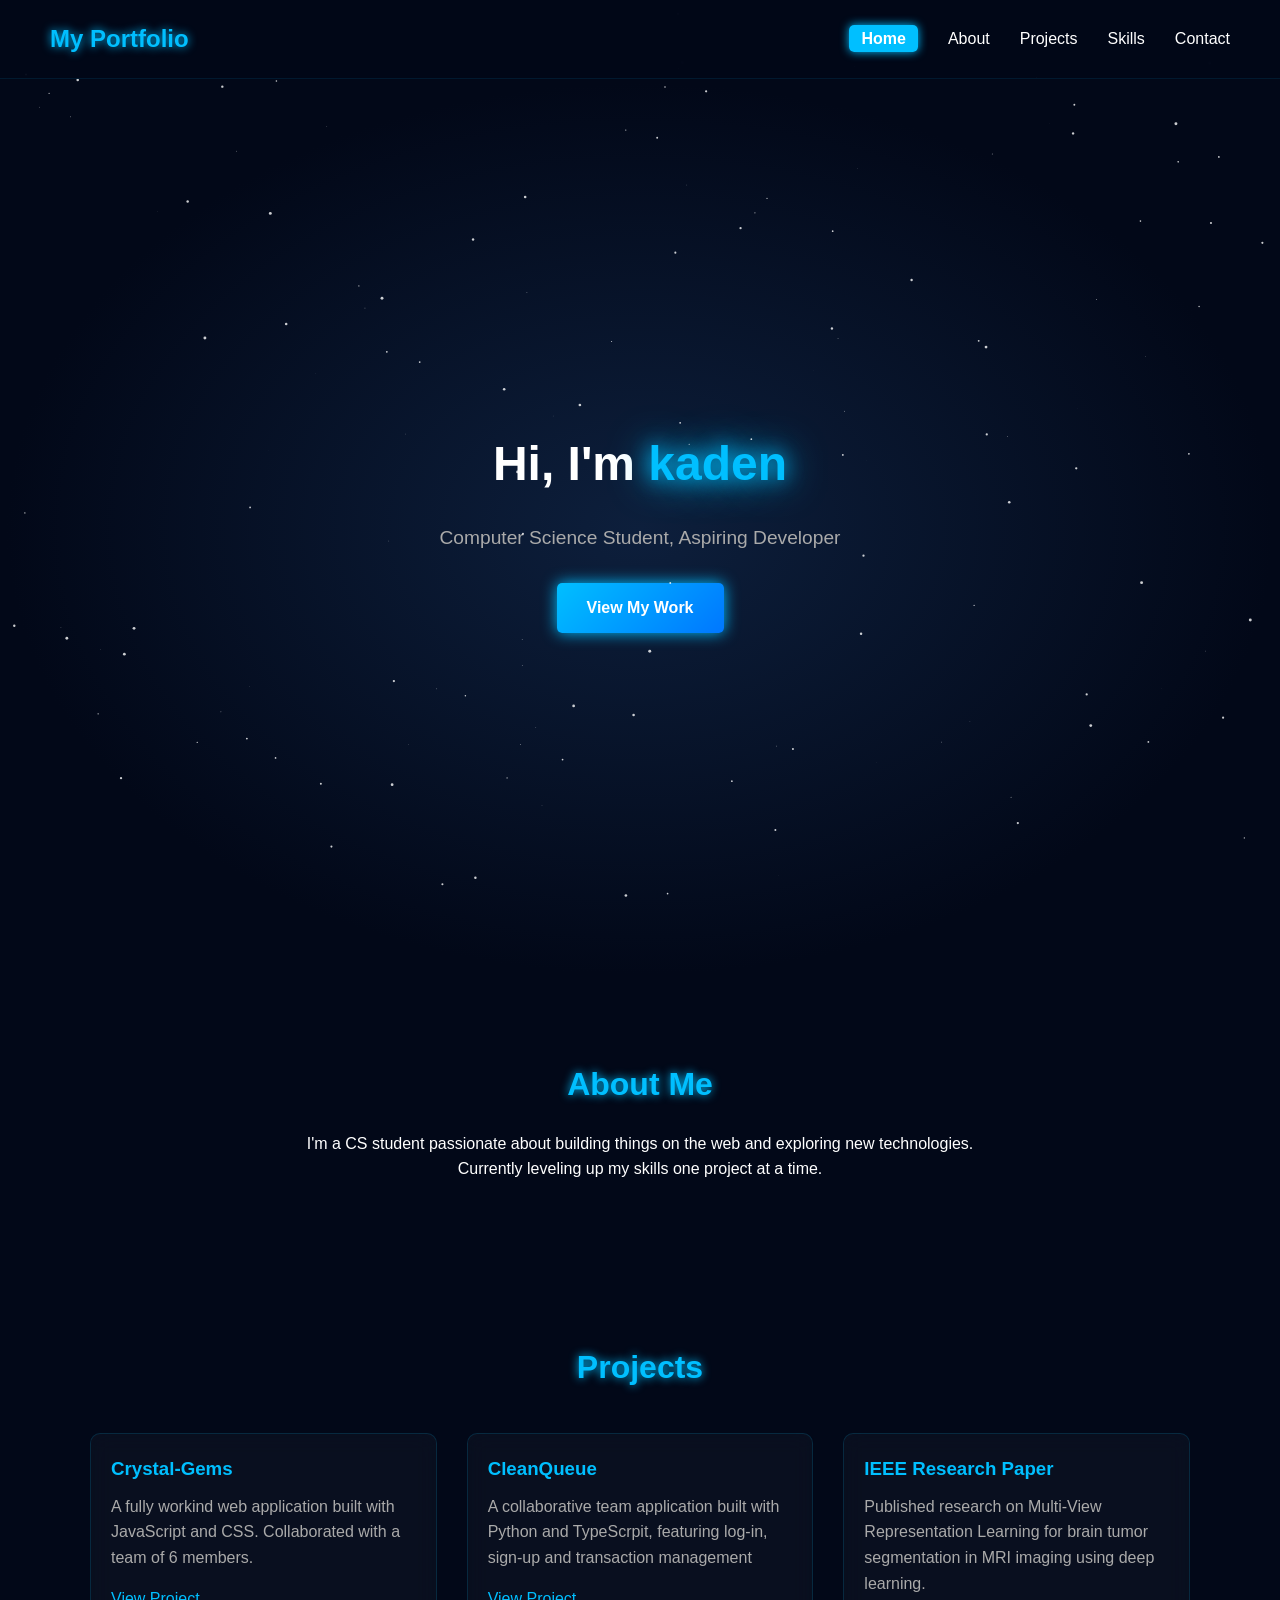
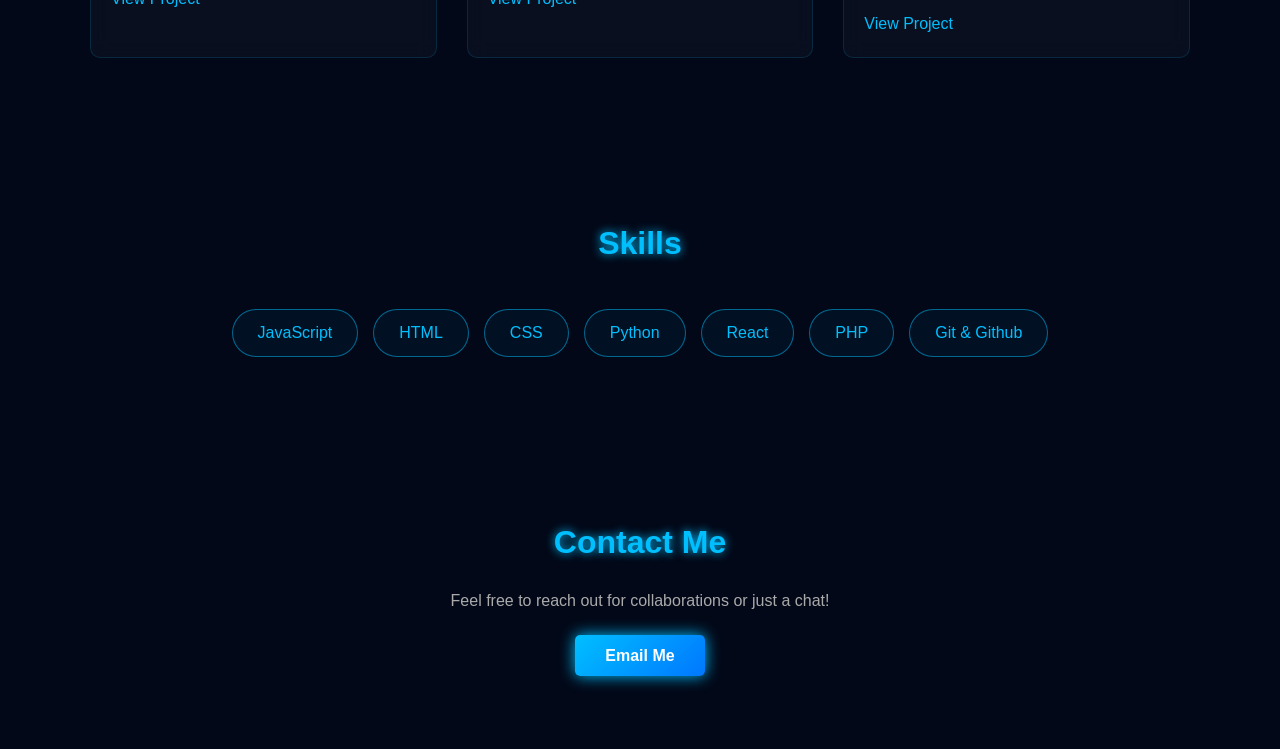
==== index.html @ 77cbe126 "Fix canvas block clicks" ====
<!DOCTYPE html>

<html lang="en">

    <head> 

        <meta charset="UTF-8">

        <meta name="viewport" content="width=device-width, initial-scale=1.0">

        <title>Kade's Portfolio</title>

        <link rel="stylesheet" href="style.css">

    </head>

    <body>

<!-- Navigation Bar -->

        <nav>

            <div class="nav-logo">My Portfolio</div>

            <ul class="nav-links">

                <li><a href="#hero">Home</a></li>

                <li><a href="#about">About</a></li>

                <li><a href="#projects">Projects</a></li>

                <li><a href="#skills">Skills</a></li>

                <li><a href="#contact">Contact</a></li>

            </ul>

        </nav>

<!-- Hero -->

        <section id="hero">

            <h1>Hi, I'm <span class="highlight">kaden</span></h1>

            <p> Computer Science Student, Aspiring Developer</p>

            <a href="#projects" class="btn">View My Work</a>

        </section>

        <!-- About -->

        <section id="about">

            <h2>About Me</h2>

            <p>I'm a CS student passionate about building things on the web and exploring new technologies. Currently leveling up my skills one project at a time.</p>

        </section>

        <!-- Projects -->

        <section id="projects">

            <h2>Projects</h2>

            <div class="projects-grid">

                <div class="card">

                    <h3>Crystal-Gems</h3>

                    <p>A fully workind web application built with JavaScript and CSS. Collaborated with a team of 6 members.</p>

                    <a href="https://github.com/Kades321/Crystal-Gems.git" target="_blank">View Project</a>

                </div>

              <div class="card">

                    <h3>CleanQueue</h3>

                    <p>A collaborative team application built with Python and TypeScrpit, featuring log-in, sign-up and transaction management </p>

                    <a href="https://github.com/SolDevCS/CleanQueue" target="_blank">View Project</a>

                </div>

              <div class="card">

                    <h3>IEEE Research Paper</h3>

                    <p>Published research on Multi-View Representation Learning for brain tumor segmentation in MRI imaging using deep learning.</p>

                    <a href="https://ieeexplore.ieee.org/document/11453982" target="_blank">View Project</a>

                </div>

            </div>

        </section>

        <!-- Skills -->

         <section id="skills">

            <h2>Skills</h2>

            <ul class="skills-list">

                <li>JavaScript</li>

                <li>HTML</li>

                <li>CSS</li>

                <li>Python</li>

                <li>React</li>

                <li>PHP</li>

                <li>Git & Github</li>

            </ul>

        </section>

        <!-- Contact -->

        <section id="contact">

            <h2>Contact Me</h2>

            <p>Feel free to reach out for collaborations or just a chat!</p>

            <a href="mailto: kadenkho@gmail.com" class="btn">Email Me</a>

        </section>

            <script src="script.js"></script>

    </body>

    </html>
---- style.css ----
*{
    margin: 0;
    padding: 0;
    box-sizing: border-box;
}

body {
    font-family: 'Segoe UI', Tahoma, Geneva, Verdana, sans-serif;
    background-color: #020818;
    color: #fff;
    line-height: 1.6;
}

/* Navigation */
nav{ 
    display: flex;
    justify-content: space-between;
    align-items: center;
    padding: 20px 50px;
    position: sticky;
    top: 0;
    backdrop-filter: blur(10px);
    z-index: 1000;
    background: rgba(2, 8, 24, 0.85);
    border-bottom: 1px solid rgba(0, 191, 255, 0.1);
}

.nav-logo {
    font-size: 1.5rem;
    font-weight: bold;
    color: #00bfff;
    text-shadow: 0 0 10px #00bfff;
}

.nav-links {
    list-style: none;
    display: flex;
    gap: 30px;
}

.nav-links a {
    text-decoration: none;
    color: #ffffff;
    font-size: 1rem;
    transition: color 0.3s;
}

.nav-links a:hover {
    color: #00bfff;
    text-shadow: 0 0 8px #00bfff;
}

/* Active nav Link */
.nav-links a.active {
    color:#ffffff;
    font-weight: bold;
    background-color: #00bfff;
    padding: 5px 12px;
    border-radius: 5px;
    box-shadow: 0 0 10px #00bfff;
}

/* Hero Section */
#hero {
    display: flex;
    flex-direction: column;
    justify-content: center;
    align-items: center;
    height: 100vh;
    text-align: center;
    padding: 0 20px;
    background: radial-gradient(ellipse at center, #0d1f3c 0%, #020818 70%);
    position: relative;
    overflow: hidden;
}

#hero h1 {
    font-size: 3rem;
    margin-bottom: 20px;
    animation: fadeInUp 0.8s ease 0s forwards;
}

.highlight {
    color: #00bfff;
    text-shadow: 0 0 20px #00bfff, 0 0 40px #00bfff;
}

#hero p {
    font-size: 1.2rem;
    color: #aaaaaa;
    margin-bottom: 30px;
    animation: fadeInUp 0.8s ease 0.3s forwards;
    opacity: 0;
}

.btn{
    padding: 12px 30px;
   background: linear-gradient(135deg, #00bfff, #0077ff);
    color:#fff;
    text-decoration: none;
    border-radius: 5px;
    font-weight: bold;
    box-shadow: 0 0 15px #00bfff;
    transition: box-shadow 0.3s;
    animation: fadeInUp 0.8s ease 0.6s forwards;
    opacity: 0;
}

.btn:hover {
    box-shadow: 0 0 30px #00bfff;
}

/* About */
#about {
    padding: 80px 50px;
    text-align: center;
    max-width: 800px;
    margin: 0 auto;
}

#about h2 {
    font-size: 2rem;
    margin-bottom: 20px;
    color:#00bfff;
    text-shadow: 0 0 10px #00bfff;
}

/*Projects*/
#projects {
    padding: 80px 50px;
    text-align: center;
}

#projects h2 {
    font-size: 2rem;
    margin-bottom: 40px;
    color:#00bfff;
    text-shadow: 0 0 10px #00bfff;
}

.projects-grid {
    display: grid;
    grid-template-columns: repeat(3, 1fr);
    gap: 30px;
    max-width: 1100px;
    margin: 0 auto;
}

.card{
    background: rgba(255, 255, 255, 0.03);
    backdrop-filter: blur(10px);
    padding: 20px;
    border-radius: 10px;
    text-align: left;
    border: 1px solid rgba(0, 191, 255, 0.15);
    transition: transform 0.3s, box-shadow 0.3s;
}

.card:hover{
    transform: translateY(-8px);
    box-shadow: 0 0 25px rgba(0, 191, 255, 0.3);
}

.card h3 {
    margin-bottom: 10px;
    color:#00bfff
}

.card p {
    color: #aaaaaa;
    margin-bottom: 15px;
}

.card a {
    text-decoration: none;
    color: #00bfff;
}

/* Skills */
#skills {
    padding: 80px 50px;
    text-align: center;
}

#skills h2 {
    font-size: 2rem;
    margin-bottom: 40px;
    color:#00bfff;
    text-shadow:  0 0 10px #00bfff;
}

.skills-list {
    list-style: none;
    display: flex;
    flex-wrap: wrap;
    gap: 15px;
    justify-content: center;
}

.skills-list li {
    background: rgba(0, 191, 255, 0.05);
    padding: 10px 25px;
    border-radius: 25px;
    color: #00bfff;
    font-size: 1rem;
    border: 1px solid rgba(0, 191, 255, 0.5);
    transition: box-shadow 0.3s;
}

.skills-list li:hover{
    box-shadow: 0 0 15px rgba(0, 191, 255, 0.5);
}

/* Contact */
#contact {
    padding: 80px 50px;
    text-align: center;
}

#contact h2 {
    font-size: 2rem;
    margin-bottom: 20px;
    color:#00bfff;
    text-shadow: 0 0 10px #00bfff;
}

#contact p {
    color: #aaaaaa;
    margin-bottom: 30px;
}

/* Animations */
@keyframes fadeInUp {
    from {
        opacity: 0;
        transform: translateY(30px);
    }
    to {
        opacity: 1;
        transform: translateY(0);
    }
}
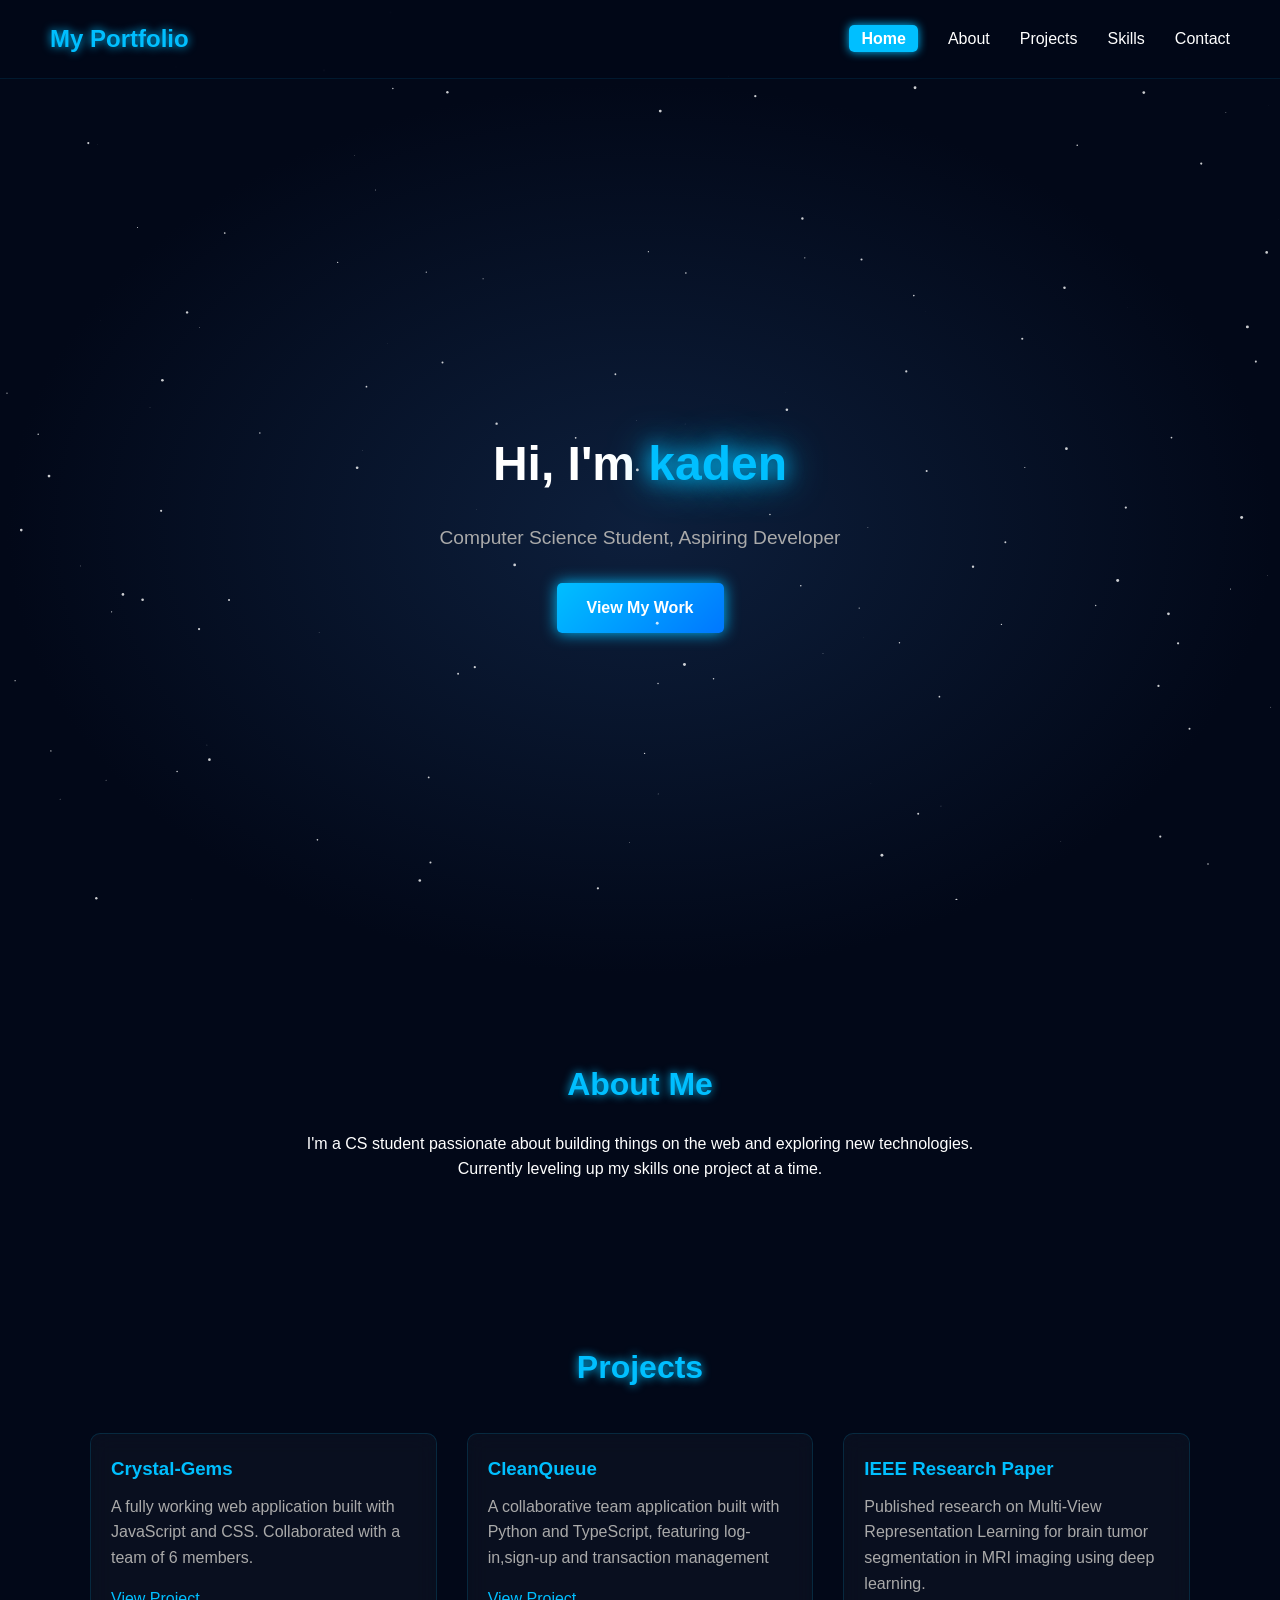
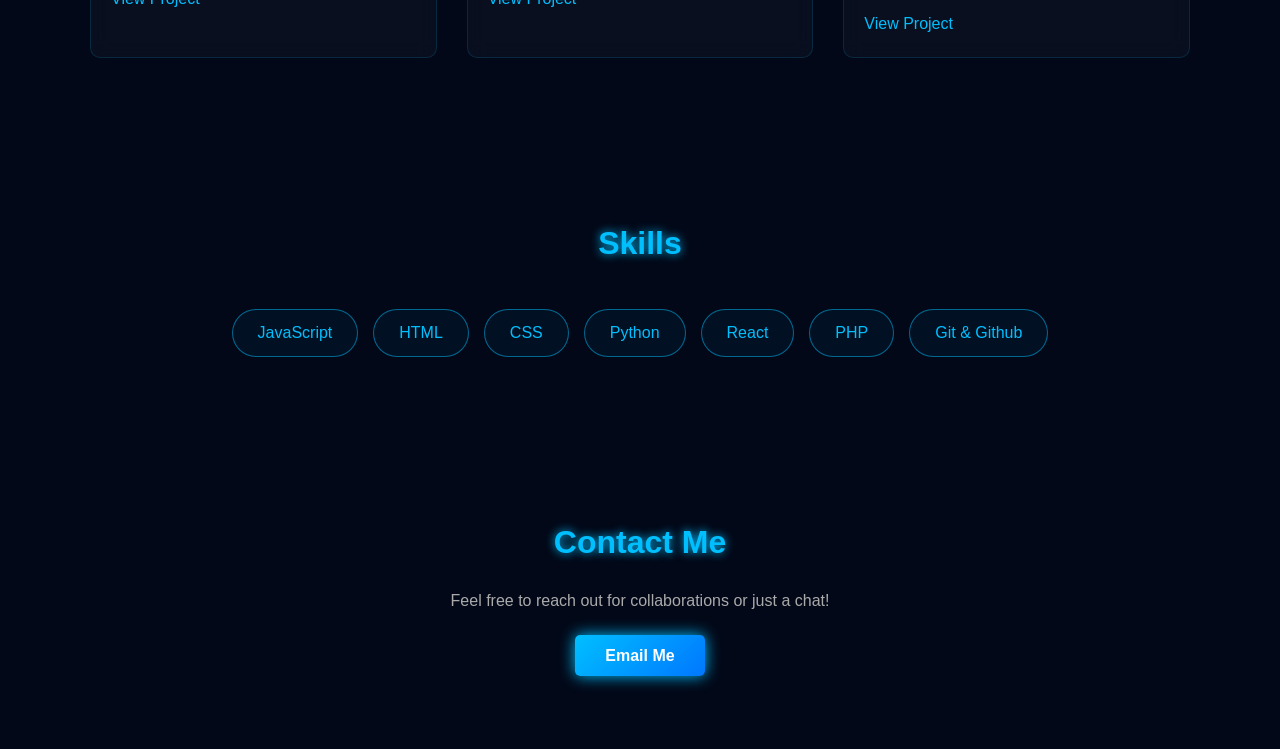
==== commit 849ace4b: "Fix link clicking on cards" ====
--- a/index.html
+++ b/index.html
@@ -72,7 +72,7 @@
 
                     <h3>Crystal-Gems</h3>
 
-                    <p>A fully workind web application built with JavaScript and CSS. Collaborated with a team of 6 members.</p>
+                    <p>A fully working web application built with JavaScript and CSS. Collaborated with a team of 6 members.</p>
 
                     <a href="https://github.com/Kades321/Crystal-Gems.git" target="_blank">View Project</a>
 
@@ -82,7 +82,7 @@
 
                     <h3>CleanQueue</h3>
 
-                    <p>A collaborative team application built with Python and TypeScrpit, featuring log-in, sign-up and transaction management </p>
+                    <p>A collaborative team application built with Python and TypeScript, featuring log-in,sign-up and transaction management </p>
 
                     <a href="https://github.com/SolDevCS/CleanQueue" target="_blank">View Project</a>
 
--- a/style.css
+++ b/style.css
@@ -154,6 +154,8 @@
     text-align: left;
     border: 1px solid rgba(0, 191, 255, 0.15);
     transition: transform 0.3s, box-shadow 0.3s;
+    position: relative;
+    z-index: 1000;
 }
 
 .card:hover{
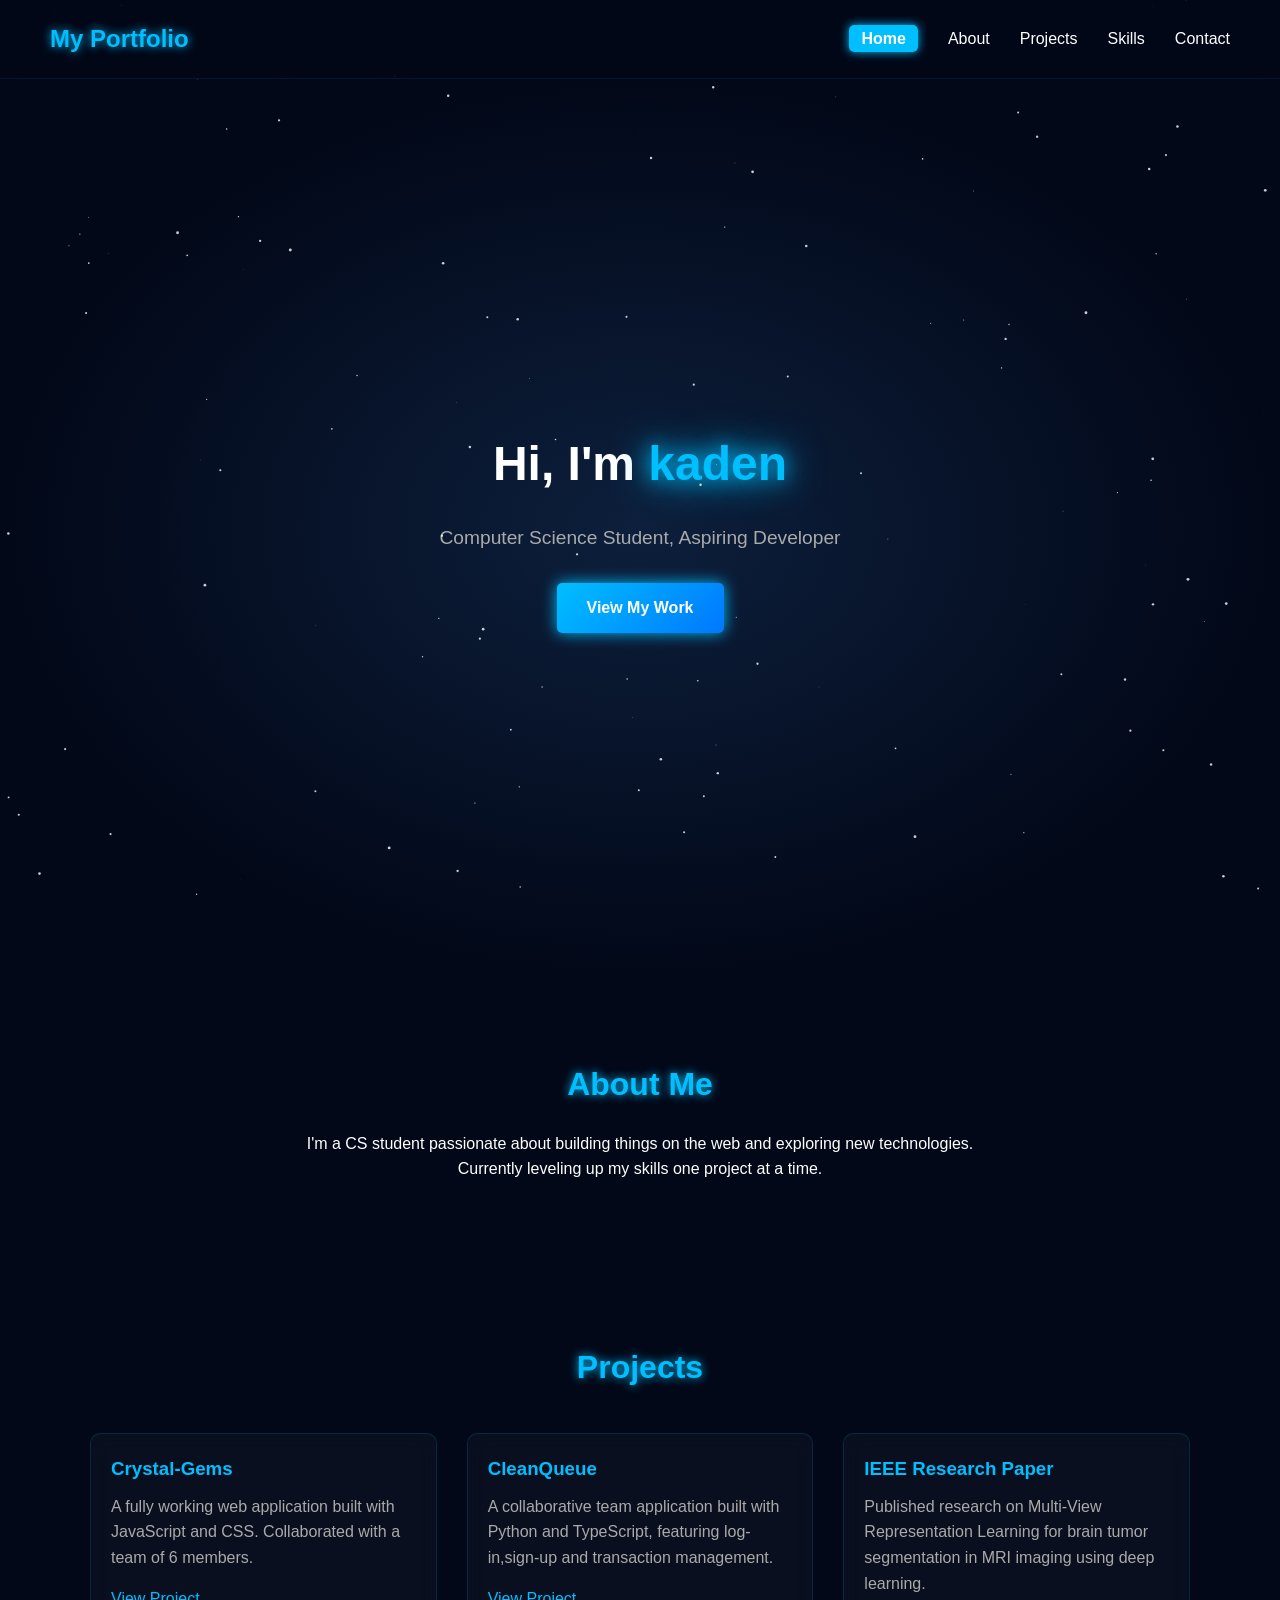
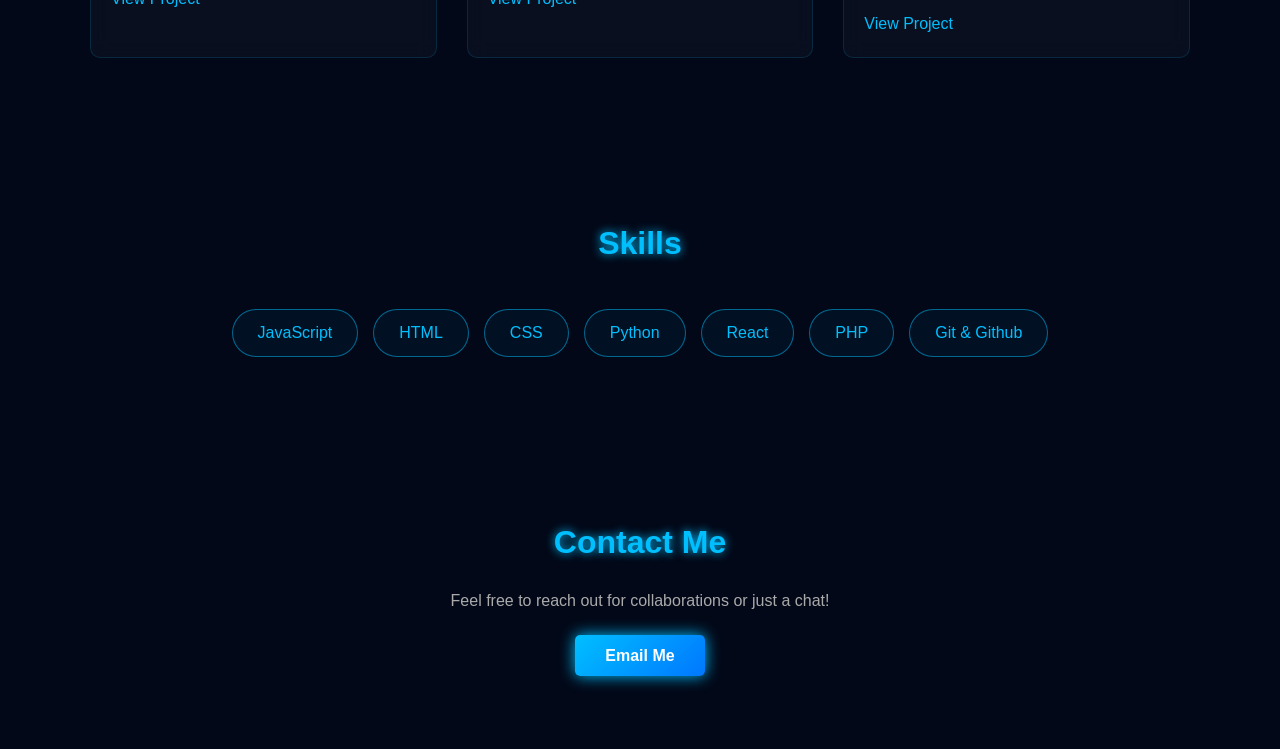
==== commit 13dc5a28: "Fixed spelling mistake" ====
--- a/index.html
+++ b/index.html
@@ -82,7 +82,7 @@
 
                     <h3>CleanQueue</h3>
 
-                    <p>A collaborative team application built with Python and TypeScript, featuring log-in,sign-up and transaction management </p>
+                    <p>A collaborative team application built with Python and TypeScript, featuring log-in,sign-up and transaction management.</p>
 
                     <a href="https://github.com/SolDevCS/CleanQueue" target="_blank">View Project</a>
 
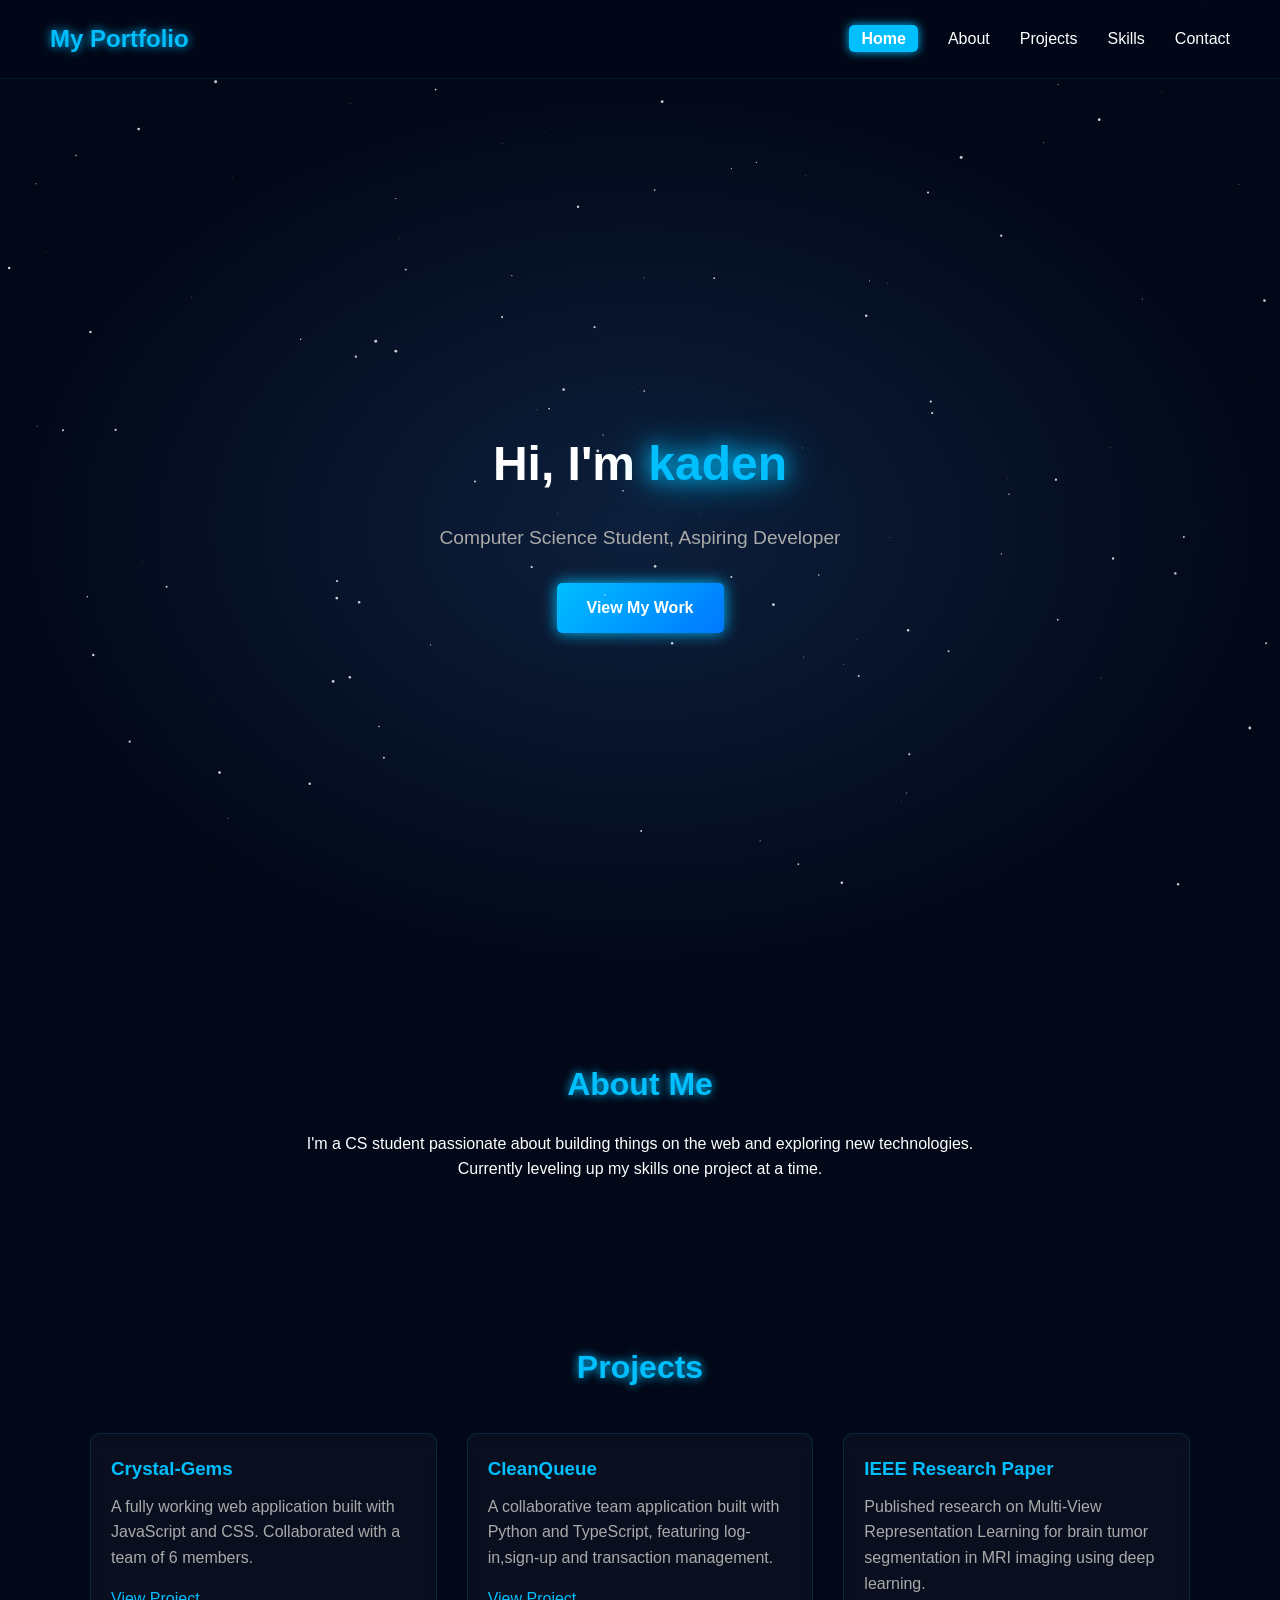
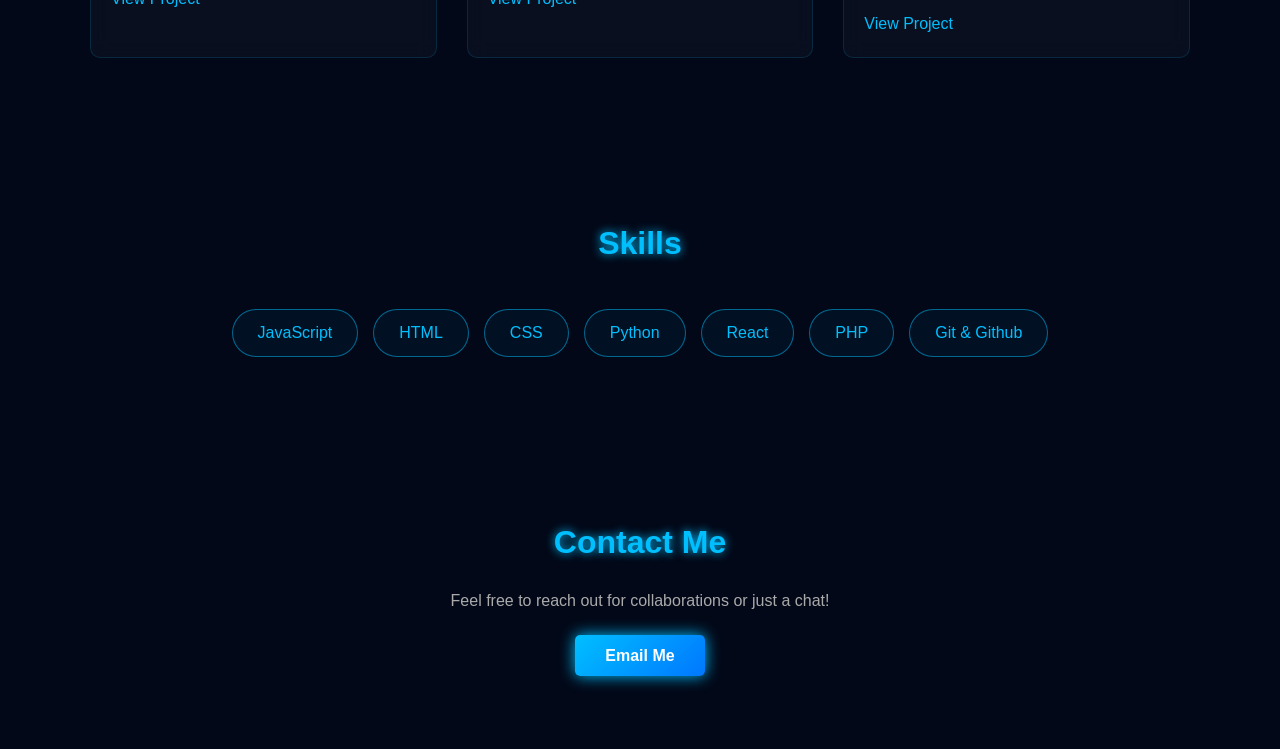
==== commit 80216bfc: "added project detail pages" ====
--- a/index.html
+++ b/index.html
@@ -74,7 +74,7 @@
 
                     <p>A fully working web application built with JavaScript and CSS. Collaborated with a team of 6 members.</p>
 
-                    <a href="https://github.com/Kades321/Crystal-Gems.git" target="_blank">View Project</a>
+                   <a href="crystal-gems.html">View Project</a>
 
                 </div>
 
@@ -84,7 +84,7 @@
 
                     <p>A collaborative team application built with Python and TypeScript, featuring log-in,sign-up and transaction management.</p>
 
-                    <a href="https://github.com/SolDevCS/CleanQueue" target="_blank">View Project</a>
+                    <a href="cleanqueue.html">View Project</a>
 
                 </div>
 
@@ -94,7 +94,7 @@
 
                     <p>Published research on Multi-View Representation Learning for brain tumor segmentation in MRI imaging using deep learning.</p>
 
-                    <a href="https://ieeexplore.ieee.org/document/11453982" target="_blank">View Project</a>
+                    <a href="ieee-paper.html">View Project</a>
 
                 </div>
 
--- a/style.css
+++ b/style.css
@@ -241,4 +241,54 @@
         opacity: 1;
         transform: translateY(0);
     }
+}
+
+/* Project Detail Page */
+#project-detail {
+    min-height: 100vh;
+    display: flex;
+    flex-direction: column;
+    justify-content: center;
+    align-items: center;
+    text-align: center;
+    padding: 80px 50px;
+}
+
+#project-detail h1 {
+    font-size: 3rem;
+    margin-bottom: 20px;
+}
+
+.project-meta {
+    color: #00bfff;
+    font-size: 1rem;
+    margin-bottom: 20px;
+    letter-spacing: 2px;
+}
+
+.project-desc {
+    color: #aaaaaa;
+    font-size: 1.1rem;
+    max-width: 700px;
+    margin-bottom: 40px;
+}
+
+.project-links {
+    display: flex;
+    gap: 20px;
+}
+
+.btn-outline {
+    padding: 12px 30px;
+    border: 2px solid #00bfff;
+    color: #00bfff;
+    text-decoration: none;
+    border-radius: 5px;
+    font-weight: bold;
+    transition: all 0.3s;
+}
+
+.btn-outline:hover {
+    background-color: #00bfff;
+    color: #0a0a0a;
 }
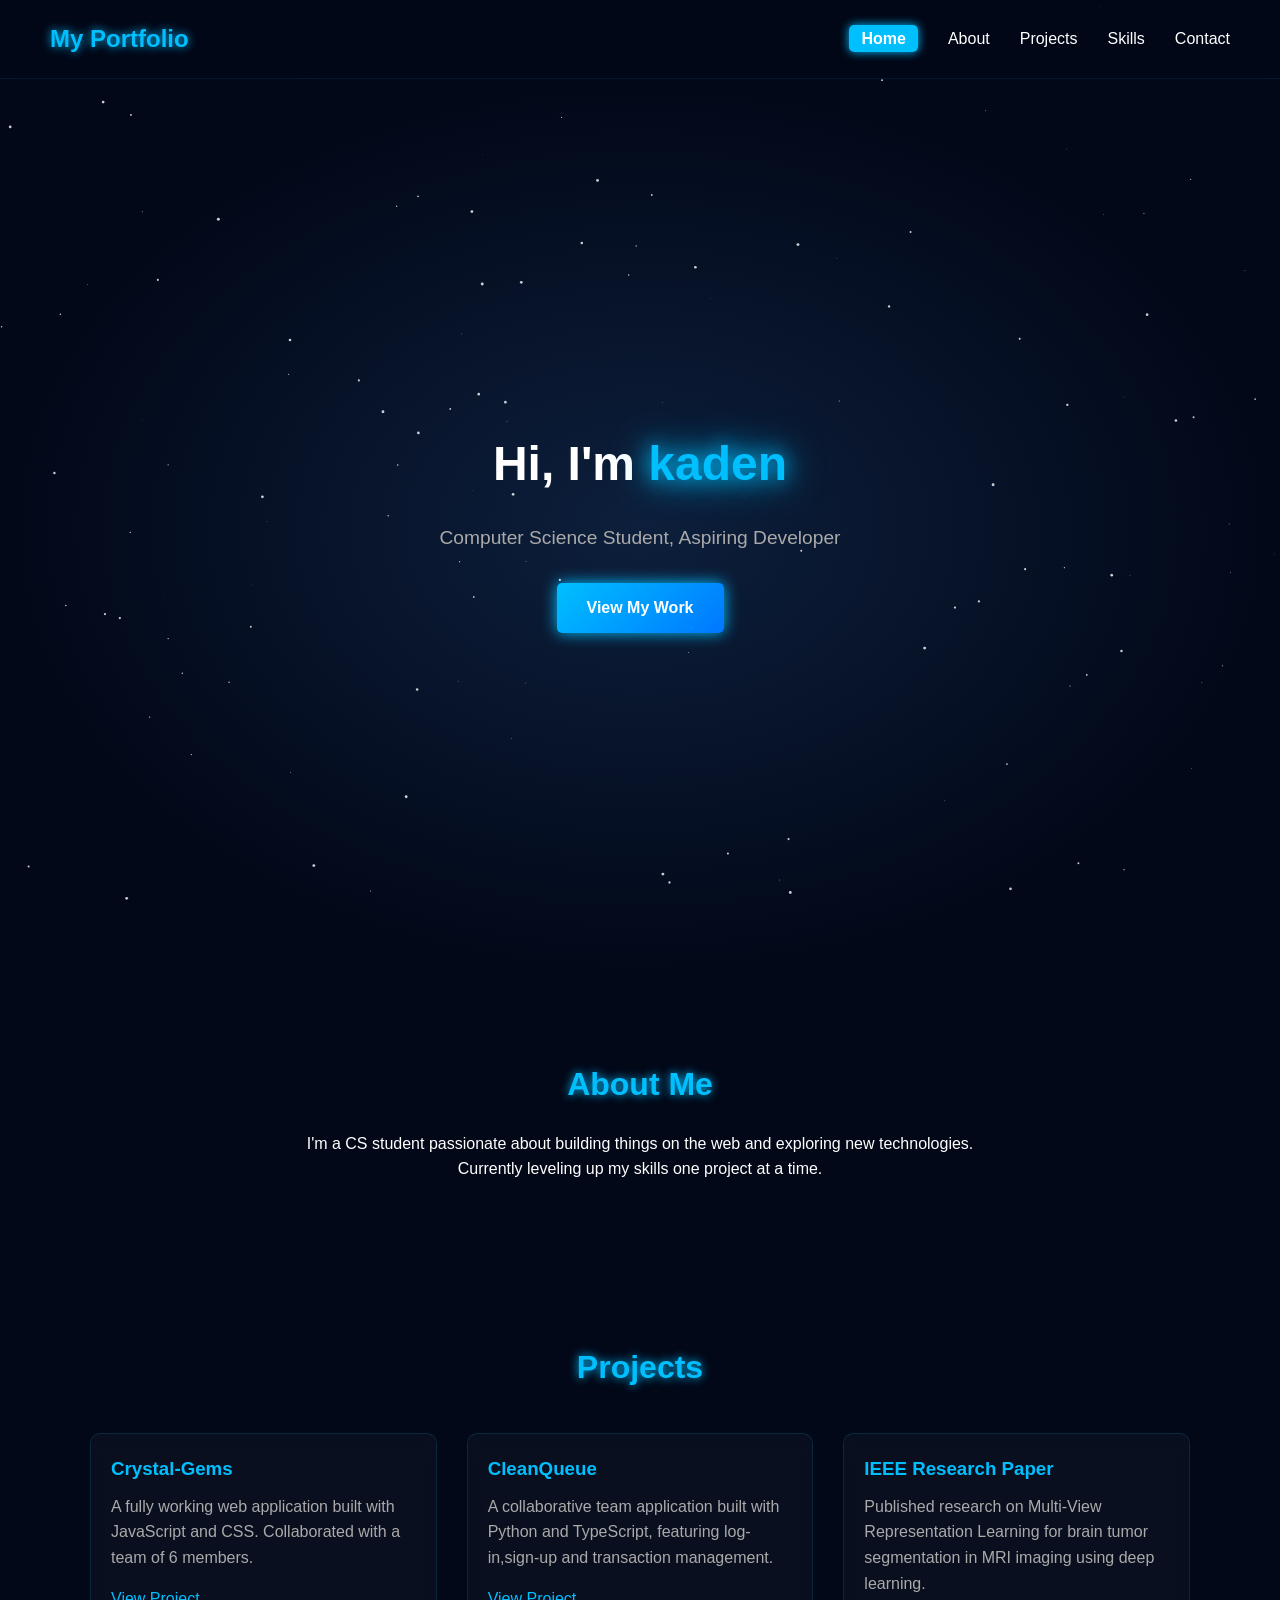
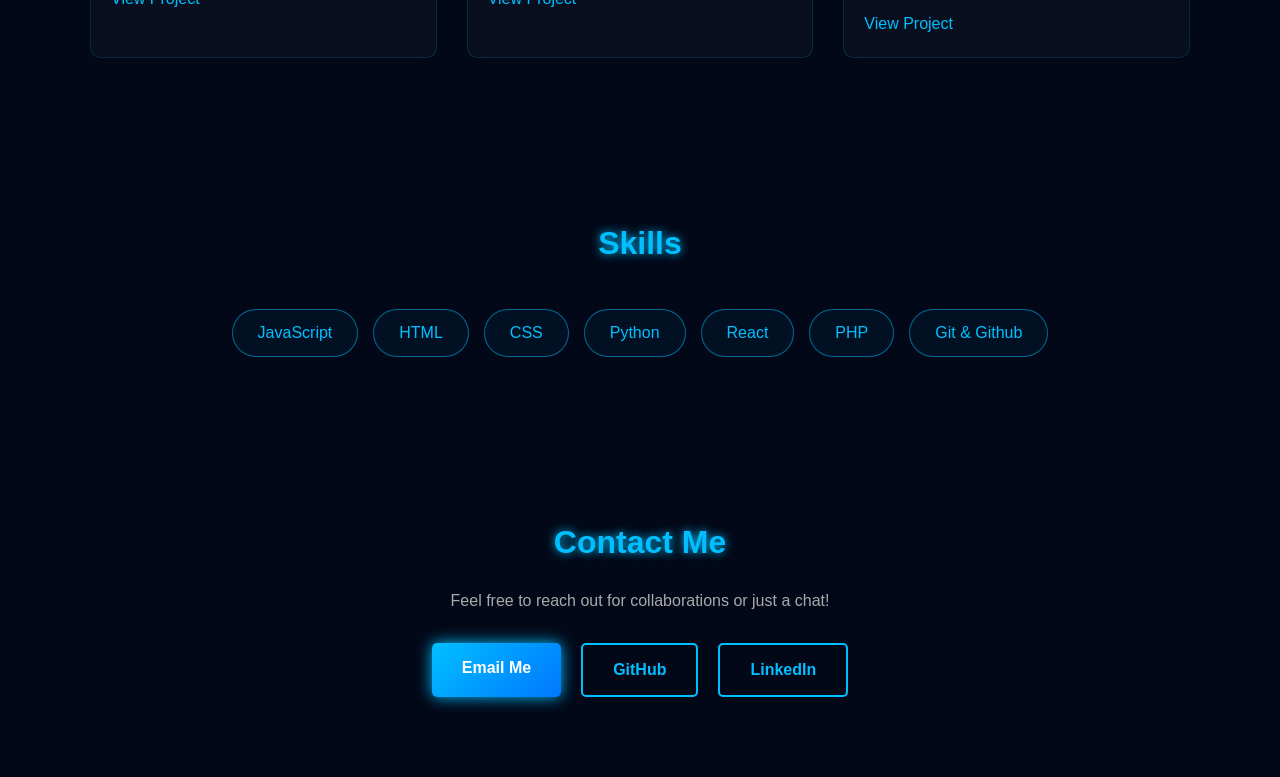
==== commit 0a989668: "added linkin and ways to contact" ====
--- a/index.html
+++ b/index.html
@@ -130,14 +130,15 @@
 
         <!-- Contact -->
 
-        <section id="contact">
-
+        <!-- Contact -->
+            <section id="contact">
             <h2>Contact Me</h2>
-
-            <p>Feel free to reach out for collaborations or just a chat!</p>
-
-            <a href="mailto: kadenkho@gmail.com" class="btn">Email Me</a>
-
+             <p>Feel free to reach out for collaborations or just a chat!</p>
+    <div class="contact-links">
+            <a href="mailto:kadenkho@gmail.com" class="btn">Email Me</a>
+            <a href="https://github.com/Kades321" target="_blank" class="btn-outline">GitHub</a>
+            <a href="https://www.linkedin.com/in/kaden-kho-925a362b1/" target="_blank" class="btn-outline">LinkedIn</a>
+            </div>
         </section>
 
             <script src="script.js"></script>
--- a/style.css
+++ b/style.css
@@ -58,6 +58,8 @@
     padding: 5px 12px;
     border-radius: 5px;
     box-shadow: 0 0 10px #00bfff;
+    position: relative;
+    z-index: 1001;
 }
 
 /* Hero Section */
@@ -144,6 +146,7 @@
     gap: 30px;
     max-width: 1100px;
     margin: 0 auto;
+    margin-top: 20px;
 }
 
 .card{
@@ -155,7 +158,7 @@
     border: 1px solid rgba(0, 191, 255, 0.15);
     transition: transform 0.3s, box-shadow 0.3s;
     position: relative;
-    z-index: 1000;
+    z-index: 1;
 }
 
 .card:hover{
@@ -229,6 +232,13 @@
 #contact p {
     color: #aaaaaa;
     margin-bottom: 30px;
+}
+
+.contact-links {
+    display: flex;
+    gap: 20px;
+    justify-content: center;
+    flex-wrap: wrap;
 }
 
 /* Animations */
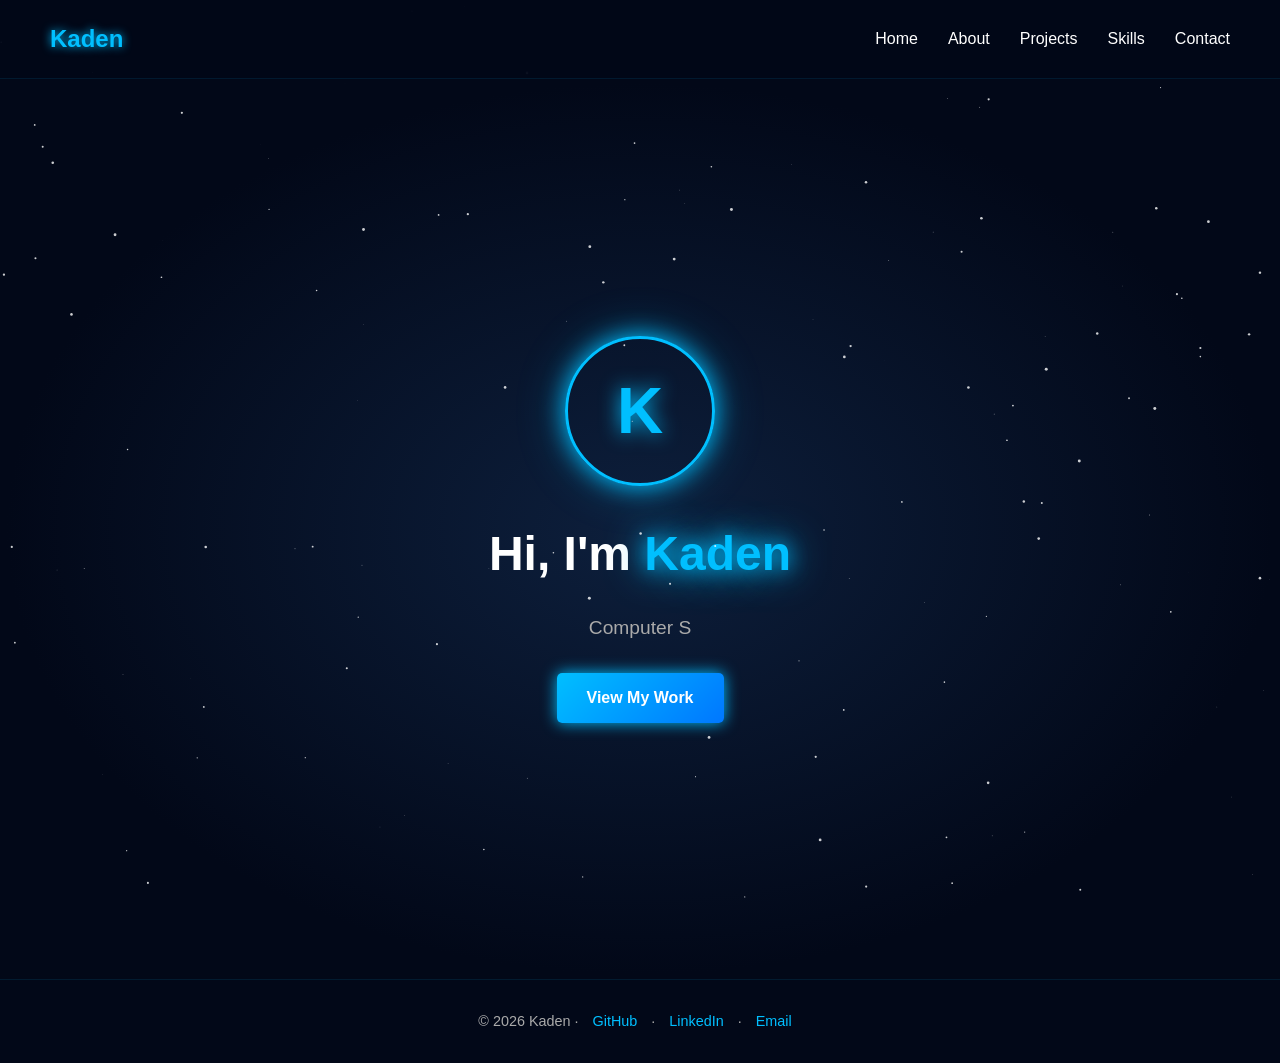
==== commit 931043ca: "Added avatar and improvements" ====
--- a/index.html
+++ b/index.html
@@ -1,148 +1,38 @@
 <!DOCTYPE html>
-
 <html lang="en">
-
     <head> 
-
         <meta charset="UTF-8">
-
         <meta name="viewport" content="width=device-width, initial-scale=1.0">
-
         <title>Kade's Portfolio</title>
-
         <link rel="stylesheet" href="style.css">
-
     </head>
-
     <body>
-
-<!-- Navigation Bar -->
-
         <nav>
-
-            <div class="nav-logo">My Portfolio</div>
-
+            <div class="nav-logo">Kaden</div>
             <ul class="nav-links">
-
-                <li><a href="#hero">Home</a></li>
-
-                <li><a href="#about">About</a></li>
-
-                <li><a href="#projects">Projects</a></li>
-
-                <li><a href="#skills">Skills</a></li>
-
-                <li><a href="#contact">Contact</a></li>
-
+                <li><a href="index.html">Home</a></li>
+                <li><a href="about.html">About</a></li>
+                <li><a href="projects.html">Projects</a></li>
+                <li><a href="skills.html">Skills</a></li>
+                <li><a href="contact.html">Contact</a></li>
             </ul>
-
         </nav>
 
-<!-- Hero -->
-
         <section id="hero">
-
-            <h1>Hi, I'm <span class="highlight">kaden</span></h1>
-
-            <p> Computer Science Student, Aspiring Developer</p>
-
-            <a href="#projects" class="btn">View My Work</a>
-
+            <div class="avatar">
+    <span>K</span>
+</div>
+            <h1>Hi, I'm <span class="highlight">Kaden</span></h1>
+            <p>Computer Science Student, Aspiring Developer</p>
+            <a href="projects.html" class="btn">View My Work</a>
         </section>
-
-        <!-- About -->
-
-        <section id="about">
-
-            <h2>About Me</h2>
-
-            <p>I'm a CS student passionate about building things on the web and exploring new technologies. Currently leveling up my skills one project at a time.</p>
-
-        </section>
-
-        <!-- Projects -->
-
-        <section id="projects">
-
-            <h2>Projects</h2>
-
-            <div class="projects-grid">
-
-                <div class="card">
-
-                    <h3>Crystal-Gems</h3>
-
-                    <p>A fully working web application built with JavaScript and CSS. Collaborated with a team of 6 members.</p>
-
-                   <a href="crystal-gems.html">View Project</a>
-
-                </div>
-
-              <div class="card">
-
-                    <h3>CleanQueue</h3>
-
-                    <p>A collaborative team application built with Python and TypeScript, featuring log-in,sign-up and transaction management.</p>
-
-                    <a href="cleanqueue.html">View Project</a>
-
-                </div>
-
-              <div class="card">
-
-                    <h3>IEEE Research Paper</h3>
-
-                    <p>Published research on Multi-View Representation Learning for brain tumor segmentation in MRI imaging using deep learning.</p>
-
-                    <a href="ieee-paper.html">View Project</a>
-
-                </div>
-
-            </div>
-
-        </section>
-
-        <!-- Skills -->
-
-         <section id="skills">
-
-            <h2>Skills</h2>
-
-            <ul class="skills-list">
-
-                <li>JavaScript</li>
-
-                <li>HTML</li>
-
-                <li>CSS</li>
-
-                <li>Python</li>
-
-                <li>React</li>
-
-                <li>PHP</li>
-
-                <li>Git & Github</li>
-
-            </ul>
-
-        </section>
-
-        <!-- Contact -->
-
-        <!-- Contact -->
-            <section id="contact">
-            <h2>Contact Me</h2>
-             <p>Feel free to reach out for collaborations or just a chat!</p>
-    <div class="contact-links">
-            <a href="mailto:kadenkho@gmail.com" class="btn">Email Me</a>
-            <a href="https://github.com/Kades321" target="_blank" class="btn-outline">GitHub</a>
-            <a href="https://www.linkedin.com/in/kaden-kho-925a362b1/" target="_blank" class="btn-outline">LinkedIn</a>
-            </div>
-        </section>
-
-            <script src="script.js"></script>
-
+        <footer>
+    <p>© 2026 Kaden · 
+        <a href="https://github.com/Kades321" target="_blank">GitHub</a> · 
+        <a href="https://www.linkedin.com/in/kaden-kho-925a362b1/" target="_blank">LinkedIn</a> · 
+        <a href="mailto:kadenkho@gmail.com">Email</a>
+    </p>
+</footer>
+        <script src="script.js"></script>
     </body>
-
-    </html>+</html>
--- a/style.css
+++ b/style.css
@@ -181,41 +181,6 @@
     color: #00bfff;
 }
 
-/* Skills */
-#skills {
-    padding: 80px 50px;
-    text-align: center;
-}
-
-#skills h2 {
-    font-size: 2rem;
-    margin-bottom: 40px;
-    color:#00bfff;
-    text-shadow:  0 0 10px #00bfff;
-}
-
-.skills-list {
-    list-style: none;
-    display: flex;
-    flex-wrap: wrap;
-    gap: 15px;
-    justify-content: center;
-}
-
-.skills-list li {
-    background: rgba(0, 191, 255, 0.05);
-    padding: 10px 25px;
-    border-radius: 25px;
-    color: #00bfff;
-    font-size: 1rem;
-    border: 1px solid rgba(0, 191, 255, 0.5);
-    transition: box-shadow 0.3s;
-}
-
-.skills-list li:hover{
-    box-shadow: 0 0 15px rgba(0, 191, 255, 0.5);
-}
-
 /* Contact */
 #contact {
     padding: 80px 50px;
@@ -301,4 +266,125 @@
 .btn-outline:hover {
     background-color: #00bfff;
     color: #0a0a0a;
+}
+
+/* Skills */
+#skills {
+    padding: 80px 50px;
+    max-width: 800px;
+    margin: 0 auto;
+    text-align: center;
+}
+
+#skills h2 {
+    font-size: 2rem;
+    margin-bottom: 50px;
+    color: #00bfff;
+    text-shadow: 0 0 10px #00bfff;
+}
+
+.skills-category {
+    margin-bottom: 40px;
+    text-align: left;
+}
+
+.skills-category h3 {
+    color: #00bfff;
+    font-size: 1.2rem;
+    margin-bottom: 15px;
+    text-transform: uppercase;
+    letter-spacing: 2px;
+}
+
+.skills-list {
+    display: flex;
+    flex-wrap: wrap;
+    gap: 12px;
+}
+
+.skills-list span {
+    background: rgba(0, 191, 255, 0.05);
+    padding: 8px 20px;
+    border-radius: 25px;
+    color: #00bfff;
+    font-size: 0.95rem;
+    border: 1px solid rgba(0, 191, 255, 0.3);
+    transition: box-shadow 0.3s;
+}
+
+.skills-list span:hover {
+    box-shadow: 0 0 15px rgba(0, 191, 255, 0.5);
+}
+
+/* Footer */
+footer {
+    text-align: center;
+    padding: 30px 50px;
+    border-top: 1px solid rgba(0, 191, 255, 0.1);
+    color: #aaaaaa;
+    font-size: 0.9rem;
+}
+
+footer a {
+    color: #00bfff;
+    text-decoration: none;
+    margin: 0 10px;
+}
+
+footer a:hover {
+    text-shadow: 0 0 8px #00bfff;
+}
+
+/* About Cards */
+.about-cards {
+    display: grid;
+    grid-template-columns: repeat(3, 1fr);
+    gap: 20px;
+    margin-top: 40px;
+}
+
+.about-card {
+    background: rgba(255, 255, 255, 0.03);
+    border: 1px solid rgba(0, 191, 255, 0.15);
+    border-radius: 10px;
+    padding: 25px;
+    text-align: center;
+    transition: box-shadow 0.3s;
+}
+
+.about-card:hover {
+    box-shadow: 0 0 20px rgba(0, 191, 255, 0.2);
+}
+
+.about-card h3 {
+    color: #00bfff;
+    margin-bottom: 15px;
+    font-size: 1.1rem;
+}
+
+.about-card p {
+    color: #aaaaaa;
+    font-size: 0.9rem;
+    margin-bottom: 5px;
+}
+
+/* Avatar */
+.avatar {
+    width: 150px;
+    height: 150px;
+    border-radius: 50%;
+    border: 3px solid #00bfff;
+    box-shadow: 0 0 25px #00bfff, 0 0 50px rgba(0, 191, 255, 0.3);
+    display: flex;
+    align-items: center;
+    justify-content: center;
+    margin-bottom: 30px;
+    animation: fadeInUp 0.8s ease 0s forwards;
+}
+
+.avatar span {
+    font-size: 4rem;
+    font-weight: bold;
+    color: #00bfff;
+    text-shadow: 0 0 20px #00bfff;
 }
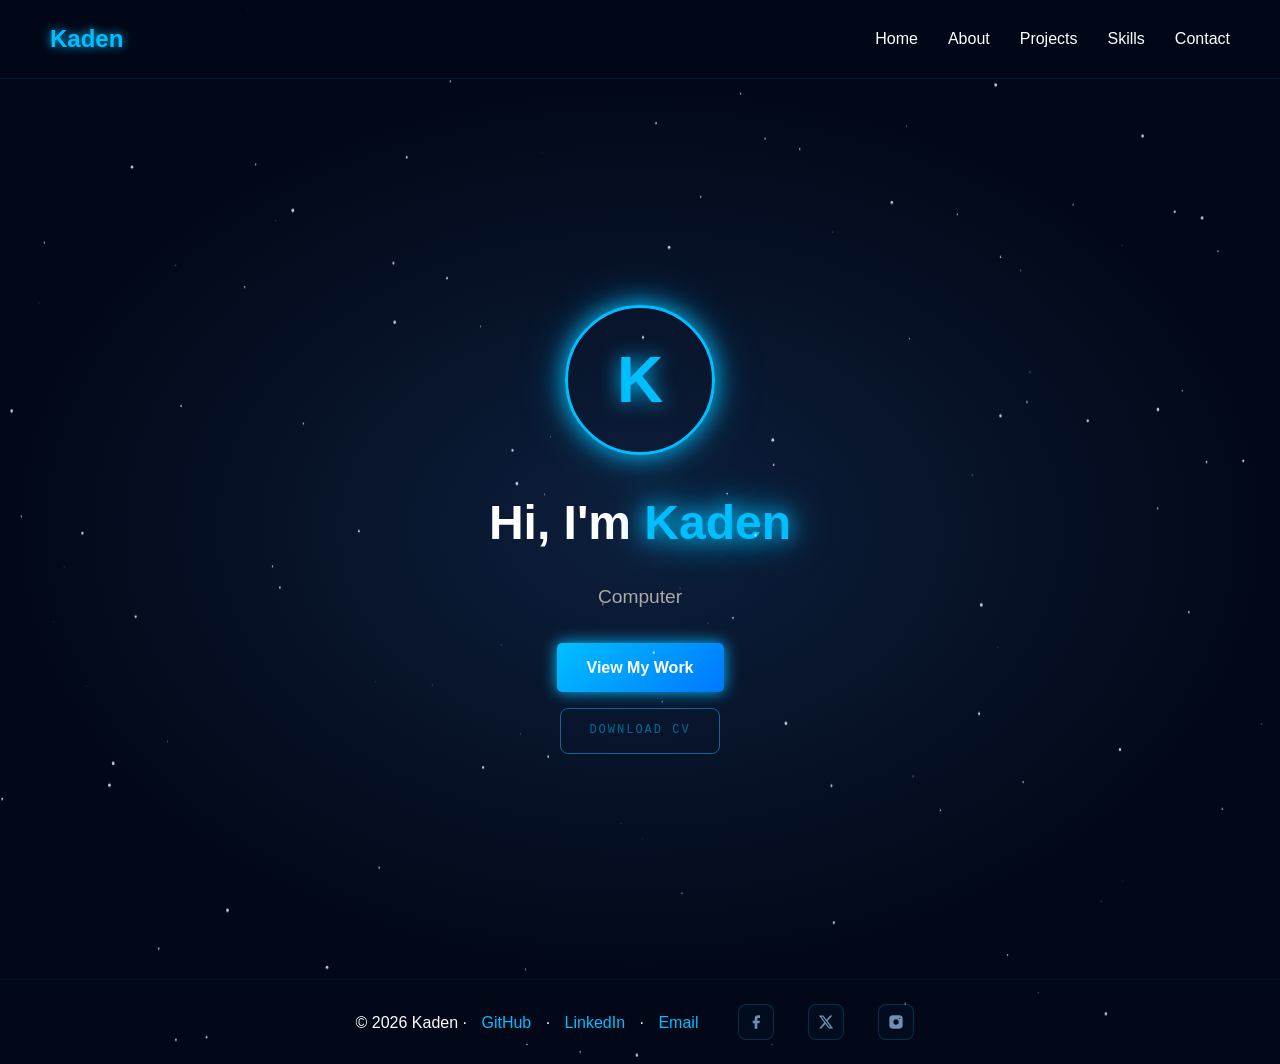
==== commit 2c104991: "Add contact form, social links, and CV placeholder button" ====
--- a/index.html
+++ b/index.html
@@ -25,13 +25,21 @@
             <h1>Hi, I'm <span class="highlight">Kaden</span></h1>
             <p>Computer Science Student, Aspiring Developer</p>
             <a href="projects.html" class="btn">View My Work</a>
+            <a href="#" class="btn-resume" id="resume-btn" title="CV coming soon">Download CV</a>
         </section>
         <footer>
-    <p>© 2026 Kaden · 
-        <a href="https://github.com/Kades321" target="_blank">GitHub</a> · 
-        <a href="https://www.linkedin.com/in/kaden-kho-925a362b1/" target="_blank">LinkedIn</a> · 
-        <a href="mailto:kadenkho@gmail.com">Email</a>
-    </p>
+  <p>© 2026 Kaden · <a href="https://github.com/Kades321">GitHub</a> · <a href="https://www.linkedin.com/in/kaden-kho-925a362b1/">LinkedIn</a> · <a href="mailto:kadenkho@gmail.com">Email</a></p>
+  <div class="social-links">
+    <a href="https://www.facebook.com/kaden.kho.5/" target="_blank" title="Facebook" rel="noopener">
+      <svg viewBox="0 0 24 24"><path d="M18 2h-3a5 5 0 0 0-5 5v3H7v4h3v8h4v-8h3l1-4h-4V7a1 1 0 0 1 1-1h3z"/></svg>
+    </a>
+    <a href="https://x.com/KadenKho" target="_blank" title="X / Twitter" rel="noopener">
+      <svg viewBox="0 0 24 24"><path d="M18.244 2.25h3.308l-7.227 8.26 8.502 11.24H16.17l-5.214-6.817L4.99 21.75H1.68l7.73-8.835L1.254 2.25H8.08l4.713 6.231zm-1.161 17.52h1.833L7.084 4.126H5.117z"/></svg>
+    </a>
+    <a href="https://www.instagram.com/kaaaaades/" target="_blank" title="Instagram" rel="noopener">
+      <svg viewBox="0 0 24 24"><rect x="2" y="2" width="20" height="20" rx="5" ry="5"/><path d="M16 11.37A4 4 0 1 1 12.63 8 4 4 0 0 1 16 11.37z" style="fill:#020818"/><line x1="17.5" y1="6.5" x2="17.51" y2="6.5" style="stroke:#020818;stroke-width:2;stroke-linecap:round"/></svg>
+    </a>
+  </div>
 </footer>
         <script src="script.js"></script>
     </body>
--- a/style.css
+++ b/style.css
@@ -318,11 +318,13 @@
 
 /* Footer */
 footer {
-    text-align: center;
-    padding: 30px 50px;
-    border-top: 1px solid rgba(0, 191, 255, 0.1);
-    color: #aaaaaa;
-    font-size: 0.9rem;
+  display: flex;
+  align-items: center;
+  justify-content: center;
+  gap: 20px;
+  flex-wrap: wrap;
+  padding: 24px 40px;
+  border-top: 1px solid rgba(0,191,255,0.08);
 }
 
 footer a {
@@ -333,6 +335,10 @@
 
 footer a:hover {
     text-shadow: 0 0 8px #00bfff;
+}
+
+footer p{
+    margin: 0;
 }
 
 /* About Cards */
@@ -387,4 +393,245 @@
     font-weight: bold;
     color: #00bfff;
     text-shadow: 0 0 20px #00bfff;
+}
+
+/* Page Transition */
+body {
+    animation: pageFadeIn 0.5s ease forwards;
+}
+
+@keyframes pageFadeIn {
+    from {
+        opacity: 0;
+        transform: translateY(10px);
+    }
+    to {
+        opacity: 1;
+        transform: translateY(0);
+    }
+}
+
+/* ── Contact Page ── */
+.contact-section {
+  min-height: 100vh;
+  display: flex;
+  flex-direction: column;
+  align-items: center;
+  justify-content: center;
+  padding: 120px 20px 80px;
+}
+
+.contact-wrap { width: 100%; max-width: 600px; }
+
+.contact-label {
+  font-family: 'Orbitron', monospace;
+  font-size: 11px;
+  letter-spacing: 4px;
+  color: #00bfff;
+  text-transform: uppercase;
+  margin-bottom: 12px;
+  opacity: 0.8;
+}
+
+.contact-section h1 {
+  font-family: 'Orbitron', monospace;
+  font-size: 2.2rem;
+  color: #fff;
+  margin-bottom: 10px;
+  text-shadow: 0 0 20px rgba(0,191,255,0.5);
+}
+
+.contact-subtitle {
+  font-size: 14px;
+  color: #7090b0;
+  margin-bottom: 40px;
+  line-height: 1.7;
+}
+
+.glass-card {
+  background: rgba(255,255,255,0.03);
+  border: 1px solid rgba(0,191,255,0.15);
+  border-radius: 16px;
+  padding: 36px;
+  backdrop-filter: blur(12px);
+  box-shadow: 0 0 40px rgba(0,191,255,0.05), inset 0 1px 0 rgba(255,255,255,0.05);
+}
+
+.field-group { margin-bottom: 22px; }
+
+.field-group label {
+  display: block;
+  font-family: 'Orbitron', monospace;
+  font-size: 10px;
+  letter-spacing: 2.5px;
+  text-transform: uppercase;
+  color: #00bfff;
+  margin-bottom: 9px;
+  opacity: 0.8;
+}
+
+.field-group input,
+.field-group textarea {
+  width: 100%;
+  background: rgba(0,191,255,0.04);
+  border: 1px solid rgba(0,191,255,0.2);
+  border-radius: 8px;
+  padding: 13px 16px;
+  color: #e0eaff;
+  font-family: 'Exo 2', sans-serif;
+  font-size: 14px;
+  outline: none;
+  transition: border-color 0.2s, box-shadow 0.2s, background 0.2s;
+  resize: none;
+}
+
+.field-group input::placeholder,
+.field-group textarea::placeholder { color: #3a5570; }
+
+.field-group input:focus,
+.field-group textarea:focus {
+  border-color: rgba(0,191,255,0.6);
+  background: rgba(0,191,255,0.07);
+  box-shadow: 0 0 16px rgba(0,191,255,0.1);
+}
+
+.field-group textarea { height: 140px; line-height: 1.6; }
+
+.submit-btn {
+  width: 100%;
+  padding: 14px;
+  background: transparent;
+  border: 1px solid #00bfff;
+  border-radius: 8px;
+  color: #00bfff;
+  font-family: 'Orbitron', monospace;
+  font-size: 12px;
+  letter-spacing: 2.5px;
+  text-transform: uppercase;
+  cursor: pointer;
+  transition: background 0.2s, box-shadow 0.2s, color 0.2s;
+  margin-top: 6px;
+}
+
+.submit-btn:hover {
+  background: rgba(0,191,255,0.1);
+  box-shadow: 0 0 24px rgba(0,191,255,0.3), inset 0 0 24px rgba(0,191,255,0.05);
+  color: #fff;
+}
+
+.submit-btn:active { transform: scale(0.98); }
+.submit-btn:disabled { opacity: 0.5; cursor: not-allowed; }
+
+.form-status {
+  text-align: center;
+  font-size: 13px;
+  margin-top: 16px;
+  min-height: 20px;
+  letter-spacing: 1px;
+}
+
+.form-status.success { color: #00ffaa; }
+.form-status.error { color: #ff6b6b; }
+
+.info-row {
+  display: flex;
+  gap: 12px;
+  margin-top: 28px;
+  flex-wrap: wrap;
+}
+
+.info-chip {
+  display: flex;
+  align-items: center;
+  gap: 8px;
+  font-size: 13px;
+  color: #7090b0;
+  padding: 8px 14px;
+  border: 1px solid rgba(0,191,255,0.12);
+  border-radius: 8px;
+  background: rgba(0,191,255,0.03);
+  transition: border-color 0.2s, background 0.2s;
+}
+
+.info-chip:hover {
+  border-color: rgba(0,191,255,0.3);
+  background: rgba(0,191,255,0.06);
+}
+
+.info-chip a { color: #00bfff; text-decoration: none; }
+.info-chip a:hover { text-decoration: underline; }
+
+.chip-dot {
+  width: 6px;
+  height: 6px;
+  border-radius: 50%;
+  background: #00bfff;
+  box-shadow: 0 0 6px #00bfff;
+  flex-shrink: 0;
+}
+
+/* ── Social Icons ── */
+.social-links {
+  display: flex;
+  gap: 14px;
+  align-items: center;
+}
+
+.social-links a {
+  display: flex;
+  align-items: center;
+  justify-content: center;
+  width: 36px;
+  height: 36px;
+  border: 1px solid rgba(0,191,255,0.2);
+  border-radius: 8px;
+  background: rgba(0,191,255,0.03);
+  color: #7090b0;
+  transition: border-color 0.2s, background 0.2s, color 0.2s, box-shadow 0.2s;
+  text-decoration: none;
+}
+
+.social-links a:hover {
+  border-color: rgba(0,191,255,0.5);
+  background: rgba(0,191,255,0.08);
+  color: #00bfff;
+  box-shadow: 0 0 12px rgba(0,191,255,0.2);
+}
+
+.social-links svg {
+  width: 16px;
+  height: 16px;
+  fill: currentColor;
+}
+
+/* ── Resume Button ── */
+.btn-resume {
+  display: inline-block;
+  padding: 12px 28px;
+  border: 1px solid #00bfff;
+  border-radius: 8px;
+  color: #00bfff;
+  font-family: 'Orbitron', monospace;
+  font-size: 12px;
+  letter-spacing: 2px;
+  text-transform: uppercase;
+  text-decoration: none;
+  margin-top: 16px;
+  cursor: not-allowed;
+  opacity: 0.5;
+  transition: opacity 0.2s;
+  position: relative;
+}
+
+.btn-resume:hover::after {
+  content: 'Coming soon';
+  position: absolute;
+  bottom: -28px;
+  left: 50%;
+  transform: translateX(-50%);
+  font-size: 11px;
+  font-family: 'Exo 2', sans-serif;
+  color: #7090b0;
+  white-space: nowrap;
+  letter-spacing: 1px;
 }
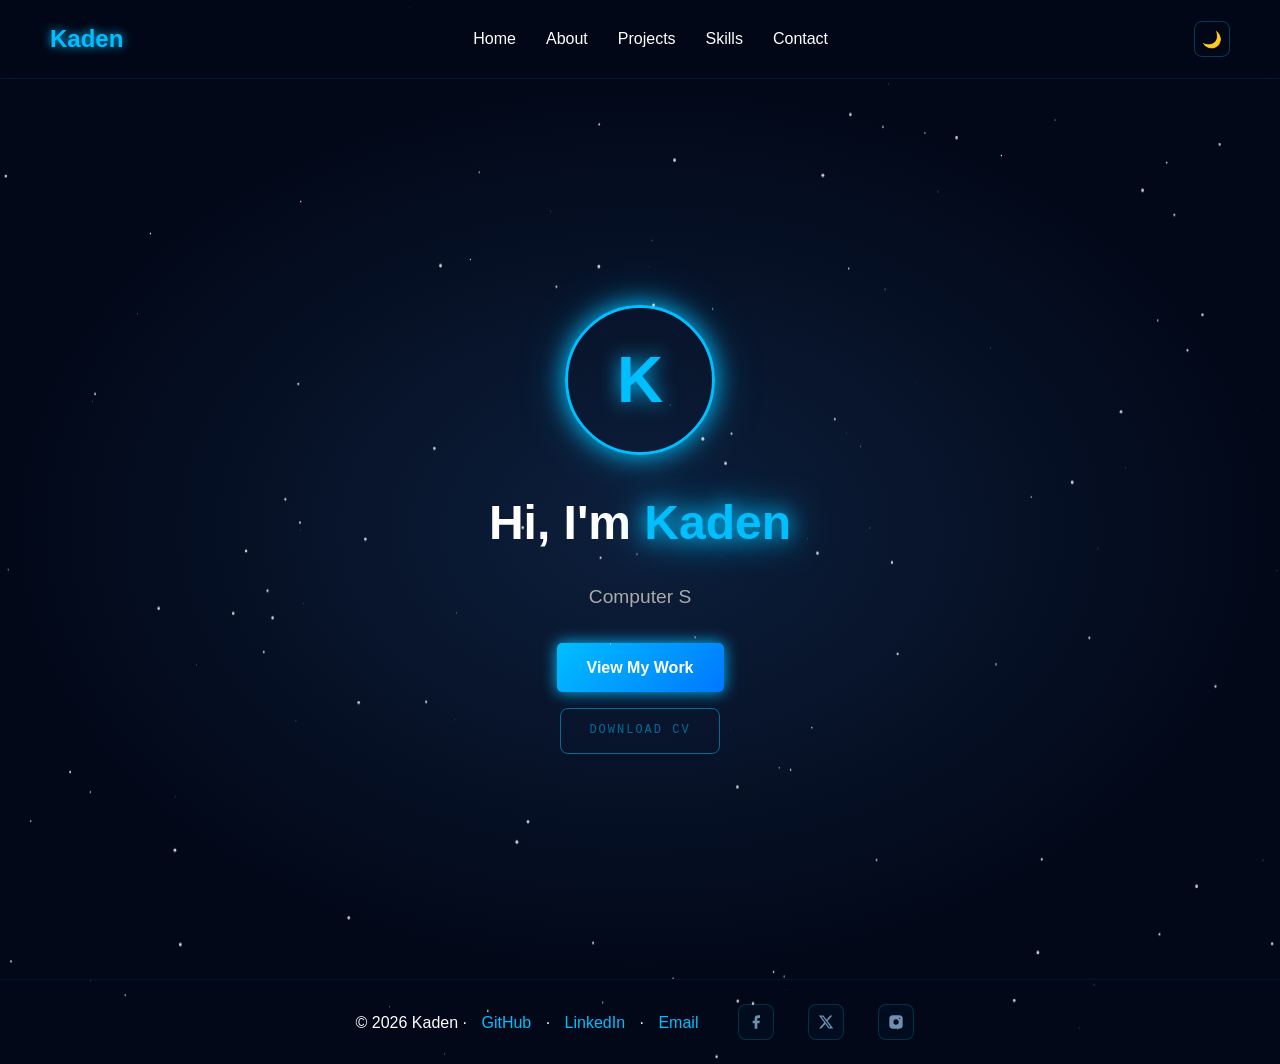
==== commit 74074ba1: "Major Fixes" ====
--- a/index.html
+++ b/index.html
@@ -16,6 +16,7 @@
                 <li><a href="skills.html">Skills</a></li>
                 <li><a href="contact.html">Contact</a></li>
             </ul>
+            <button class="theme-toggle" id="theme-toggle" title="Toggle light/dark mode">🌙</button>
         </nav>
 
         <section id="hero">
--- a/style.css
+++ b/style.css
@@ -634,4 +634,167 @@
   color: #7090b0;
   white-space: nowrap;
   letter-spacing: 1px;
+}
+
+/* ── Light Mode ── */
+body.light-mode {
+  background: #ffffff;
+  color: #0a0a0a;
+}
+
+body.light-mode .navbar {
+  background: rgba(255,255,255,0.85);
+  border-bottom: 1px solid rgba(0,0,0,0.08);
+}
+
+body.light-mode .nav-logo,
+body.light-mode .nav-links a {
+  color: #0a0a0a;
+}
+
+body.light-mode .nav-links a:hover,
+body.light-mode .nav-links a.active {
+  color: #0077aa;
+}
+
+body.light-mode h1,
+body.light-mode h2,
+body.light-mode h3 {
+  color: #0a0a0a;
+  text-shadow: none;
+}
+
+body.light-mode p {
+  color: #333;
+}
+
+body.light-mode .about-card,
+body.light-mode .glass-card {
+  background: #f4f8fb;
+  border-color: rgba(0,0,0,0.1);
+}
+
+body.light-mode .contact-label {
+  color: #0077aa;
+}
+
+body.light-mode .field-group label {
+  color: #0077aa;
+}
+
+body.light-mode .field-group input,
+body.light-mode .field-group textarea {
+  background: #fff;
+  border-color: rgba(0,119,170,0.3);
+  color: #0a0a0a;
+}
+
+body.light-mode .field-group input::placeholder,
+body.light-mode .field-group textarea::placeholder {
+  color: #aaa;
+}
+
+body.light-mode .field-group input:focus,
+body.light-mode .field-group textarea:focus {
+  border-color: #0077aa;
+  box-shadow: 0 0 12px rgba(0,119,170,0.15);
+}
+
+body.light-mode .submit-btn {
+  border-color: #0077aa;
+  color: #0077aa;
+}
+
+body.light-mode .submit-btn:hover {
+  background: rgba(0,119,170,0.08);
+  color: #005588;
+}
+
+body.light-mode .info-chip {
+  background: #f0f4f8;
+  border-color: rgba(0,0,0,0.1);
+}
+
+body.light-mode .info-chip a {
+  color: #0077aa;
+}
+
+body.light-mode .chip-dot {
+  background: #0077aa;
+  box-shadow: none;
+}
+
+body.light-mode footer {
+  border-top-color: rgba(0,0,0,0.08);
+  color: #333;
+}
+
+body.light-mode footer a {
+  color: #0077aa;
+}
+
+body.light-mode .social-links a {
+  border-color: rgba(0,119,170,0.2);
+  color: #555;
+}
+
+body.light-mode .social-links a:hover {
+  border-color: #0077aa;
+  color: #0077aa;
+  box-shadow: 0 0 12px rgba(0,119,170,0.15);
+}
+
+body.light-mode .btn-resume {
+  border-color: #0077aa;
+  color: #0077aa;
+}
+
+body.light-mode .nav-logo {
+  text-shadow: none;
+  background: transparent;
+  border: none;
+  -webkit-text-stroke: 0;
+}
+
+body.light-mode h2 {
+  color: #0077aa;
+  text-shadow: none;
+}
+
+body.light-mode .btn-resume {
+  opacity: 1;
+  border-color: #0077aa;
+  color: #0077aa;
+}
+
+/* ── Theme Toggle Button ── */
+.theme-toggle {
+  background: transparent;
+  border: 1px solid rgba(0,191,255,0.3);
+  border-radius: 8px;
+  color: #00bfff;
+  cursor: pointer;
+  font-size: 16px;
+  width: 36px;
+  height: 36px;
+  display: flex;
+  align-items: center;
+  justify-content: center;
+  transition: border-color 0.2s, background 0.2s;
+  margin-left: 16px;
+  flex-shrink: 0;
+}
+
+.theme-toggle:hover {
+  background: rgba(0,191,255,0.08);
+  border-color: rgba(0,191,255,0.6);
+}
+
+body.light-mode .theme-toggle {
+  border-color: rgba(0,119,170,0.3);
+  color: #0077aa;
+}
+
+body.light-mode .theme-toggle:hover {
+  background: rgba(0,119,170,0.08);
 }
